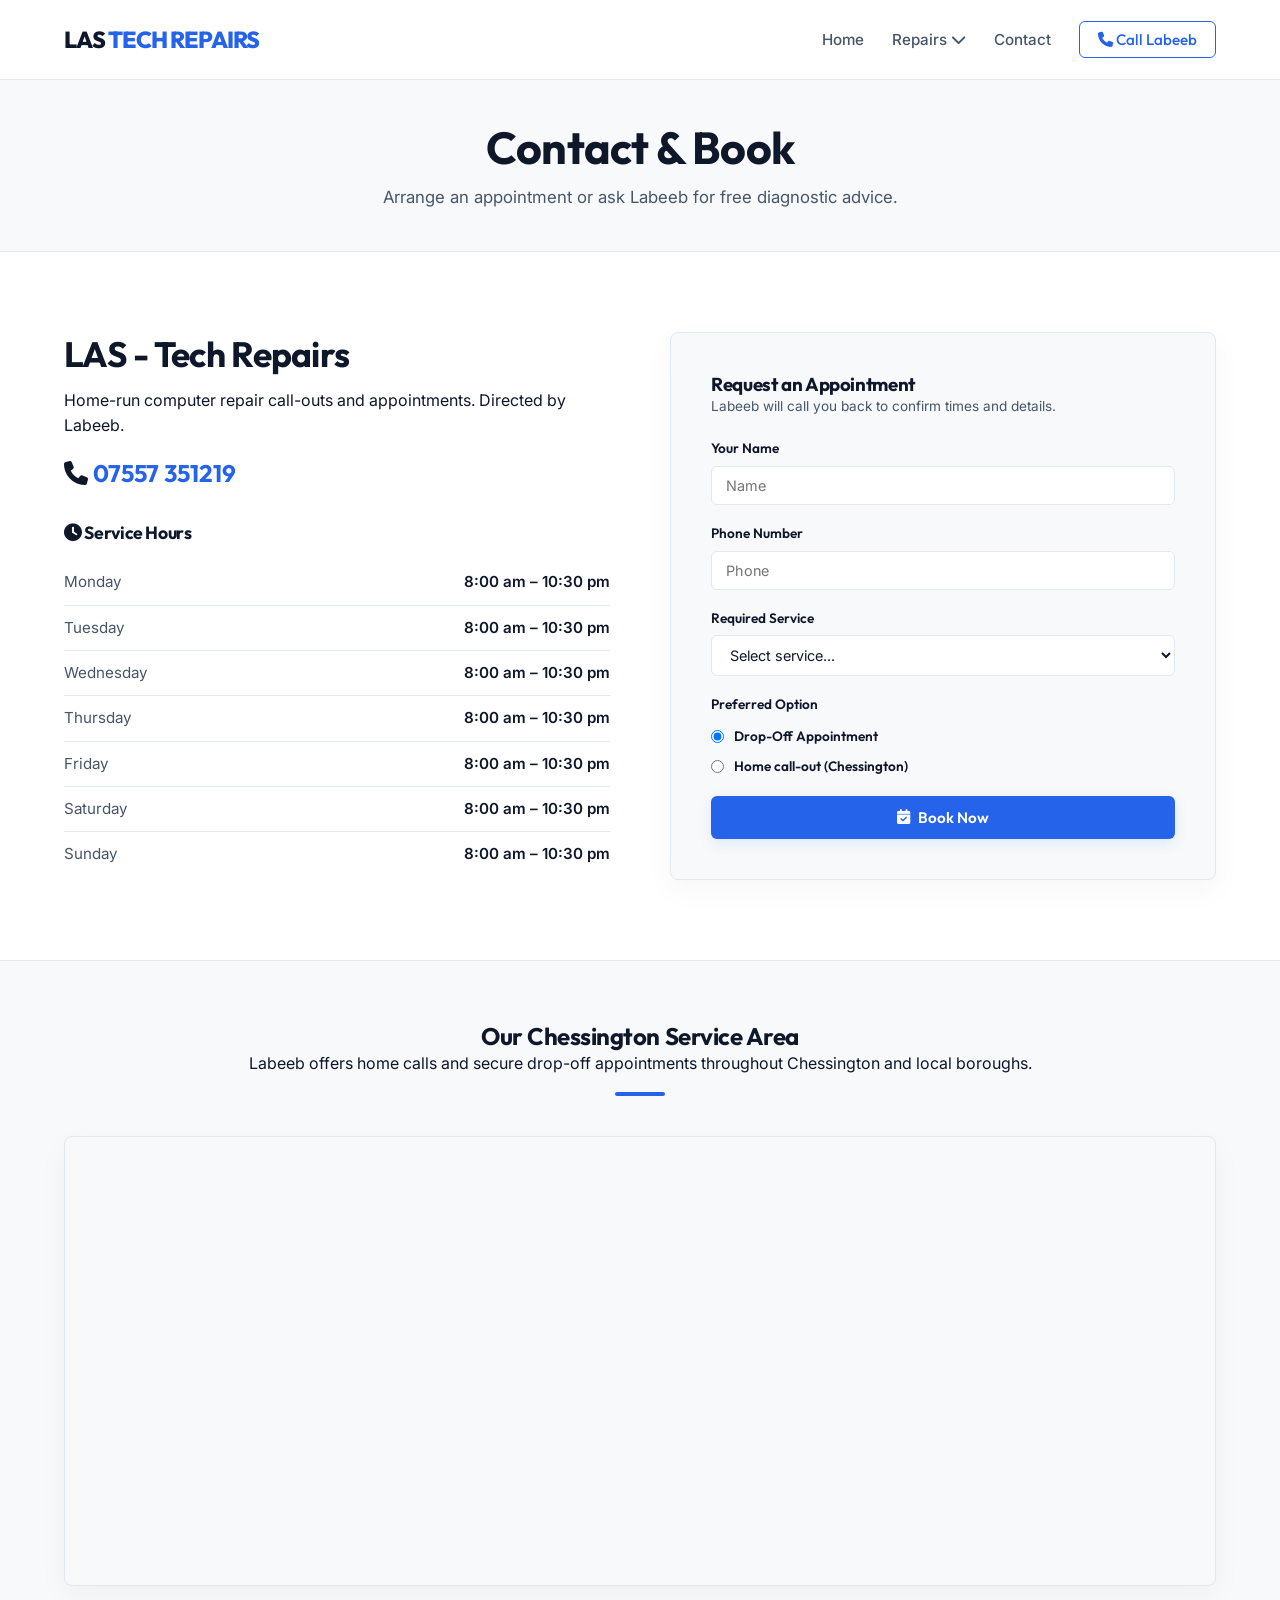
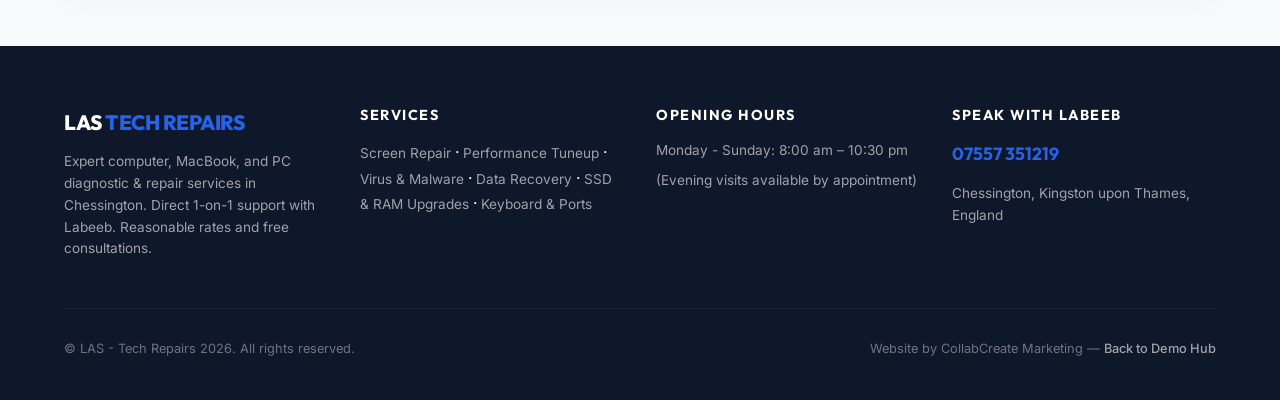
==== contact.html @ e6b9e1d4 "Initial commit of LAS Tech Repairs website" ====
<!DOCTYPE html>
<html lang="en">
<head>
    <meta charset="UTF-8">
    <meta name="viewport" content="width=device-width, initial-scale=1.0">
    <title>Contact & Book | LAS - Tech Repairs Chessington</title>
    <meta name="description" content="Schedule an appointment with Labeeb for diagnostics and laptop repairs in Chessington.">
    <!-- Google Fonts -->
    <link href="https://fonts.googleapis.com/css2?family=Outfit:wght@300;400;500;600;700;800&family=Inter:wght@300;400;500;600;700&display=swap" rel="stylesheet">
    <!-- FontAwesome Icons -->
    <link rel="stylesheet" href="https://cdnjs.cloudflare.com/ajax/libs/font-awesome/6.4.0/css/all.min.css">
    <!-- CSS Stylesheet -->
    <link rel="stylesheet" href="style.css">
</head>
<body>
    <!-- Sticky Navigation Bar -->
    <nav class="navbar">
        <div class="container nav-container">
            <a href="index.html" class="logo">LAS <span class="primary-text">TECH REPAIRS</span></a>
            <ul class="nav-links" id="navLinks">
                <li><a href="index.html">Home</a></li>
                <li class="dropdown">
                    <a href="#" class="dropdown-trigger">Repairs <i class="fa-solid fa-chevron-down"></i></a>
                    <ul class="dropdown-menu">
                        <li><a href="laptop-screen.html">Screen Repair</a></li>
                        <li><a href="slow-performance.html">Performance Tuneup</a></li>
                        <li><a href="virus-malware.html">Virus &amp; Malware</a></li>
                        <li><a href="data-recovery.html">Data Recovery</a></li>
                        <li><a href="ram-storage.html">RAM &amp; SSD Upgrade</a></li>
                        <li><a href="keyboard-ports.html">Keyboard &amp; Ports</a></li>
                        <li><a href="liquid-spill.html">Liquid Spill Recovery</a></li>
                        <li><a href="power-charging.html">Power &amp; Battery</a></li>
                    </ul>
                </li>
                <li><a href="contact.html">Contact</a></li>
                <li><a href="tel:07557351219" class="btn-nav-cta"><i class="fa-solid fa-phone"></i> Call Labeeb</a></li>
            </ul>
            <div class="hamburger" id="hamburger">
                <i class="fa-solid fa-bars"></i>
            </div>
        </div>
    </nav>

    <!-- Page Hero -->
    <section class="page-hero text-center reveal">
        <div class="container">
            <h1>Contact &amp; Book</h1>
            <p>Arrange an appointment or ask Labeeb for free diagnostic advice.</p>
        </div>
    </section>

    <!-- Info Column Section -->
    <section class="contact-details-section">
        <div class="container contact-grid-page">
            <div class="contact-left-info reveal">
                <h2>LAS - Tech Repairs</h2>
                <p>Home-run computer repair call-outs and appointments. Directed by Labeeb.</p>
                <p class="phone-large" style="margin-top: 15px;"><i class="fa-solid fa-phone"></i> <a href="tel:07557351219">07557 351219</a></p>
                
                <div class="hours-box">
                    <h3><i class="fa-solid fa-clock"></i> Service Hours</h3>
                    <table class="contact-hours-table">
                        <tbody>
                            <tr><td>Monday</td><td>8:00 am &ndash; 10:30 pm</td></tr>
                            <tr><td>Tuesday</td><td>8:00 am &ndash; 10:30 pm</td></tr>
                            <tr><td>Wednesday</td><td>8:00 am &ndash; 10:30 pm</td></tr>
                            <tr><td>Thursday</td><td>8:00 am &ndash; 10:30 pm</td></tr>
                            <tr><td>Friday</td><td>8:00 am &ndash; 10:30 pm</td></tr>
                            <tr><td>Saturday</td><td>8:00 am &ndash; 10:30 pm</td></tr>
                            <tr><td>Sunday</td><td>8:00 am &ndash; 10:30 pm</td></tr>
                        </tbody>
                    </table>
                </div>
            </div>
            
            <div class="booking-form-wrapper reveal">
                <h3>Request an Appointment</h3>
                <p style="font-size: 0.85rem; color: var(--text-muted); margin-bottom: 20px;">Labeeb will call you back to confirm times and details.</p>
                <form class="native-booking-form" onsubmit="return handleBookingSubmit(event)">
                    <div class="form-group">
                        <label for="contactName">Your Name</label>
                        <input type="text" id="contactName" required placeholder="Name">
                    </div>
                    <div class="form-group">
                        <label for="contactPhone">Phone Number</label>
                        <input type="tel" id="contactPhone" required placeholder="Phone">
                    </div>
                    <div class="form-group">
                        <label for="contactService">Required Service</label>
                        <select id="contactService" required>
                            <option value="" disabled selected>Select service...</option>
                            <option value="consultation">Free Advice Consultation</option>
                            <option value="screen">Screen Repair</option>
                            <option value="performance">Performance Tuneup</option>
                            <option value="virus">Virus Cleanup</option>
                            <option value="data">Data Recovery</option>
                            <option value="upgrade">RAM &amp; SSD Upgrades</option>
                            <option value="ports">Keyboard &amp; Ports</option>
                            <option value="liquid">Liquid Spill Recovery</option>
                            <option value="power">Power &amp; Battery</option>
                        </select>
                    </div>
                    <div class="form-group">
                        <label>Preferred Option</label>
                        <div class="radio-group">
                            <label class="radio-label">
                                <input type="radio" name="contactDelivery" value="dropoff" checked>
                                <span>Drop-Off Appointment</span>
                            </label>
                            <label class="radio-label">
                                <input type="radio" name="contactDelivery" value="callout">
                                <span>Home call-out (Chessington)</span>
                            </label>
                        </div>
                    </div>
                    <button type="submit" class="btn btn-primary w-100"><i class="fa-solid fa-calendar-check"></i> Book Now</button>
                </form>
            </div>
        </div>
    </section>

    <!-- Google Map Section -->
    <section class="map-section reveal">
        <div class="container">
            <div class="section-header text-center">
                <h2>Our Chessington Service Area</h2>
                <p class="subheading">Labeeb offers home calls and secure drop-off appointments throughout Chessington and local boroughs.</p>
                <div class="accent-divider"></div>
            </div>
            <div class="contact-map-wrapper">
                <iframe 
                    src="https://maps.google.com/maps?q=Chessington,%20Kingston%20upon%20Thames,%20England&t=&z=13&ie=UTF8&iwloc=&output=embed" 
                    width="100%" 
                    height="450" 
                    style="border:0; border-radius: 8px;" 
                    allowfullscreen="" 
                    loading="lazy" 
                    referrerpolicy="no-referrer-when-downgrade">
                </iframe>
            </div>
        </div>
    </section>

    <!-- Shared Footer -->
    <footer class="footer">
        <div class="container">
            <div class="footer-grid">
                <div class="footer-brand">
                    <a href="index.html" class="footer-logo">LAS <span class="primary-text">TECH REPAIRS</span></a>
                    <p>Expert computer, MacBook, and PC diagnostic & repair services in Chessington. Direct 1-on-1 support with Labeeb. Reasonable rates and free consultations.</p>
                </div>
                <div class="footer-links">
                    <h4>Services</h4>
                    <p>
                        <a href="laptop-screen.html">Screen Repair</a> &middot; 
                        <a href="slow-performance.html">Performance Tuneup</a> &middot; 
                        <a href="virus-malware.html">Virus &amp; Malware</a> &middot; 
                        <a href="data-recovery.html">Data Recovery</a> &middot; 
                        <a href="ram-storage.html">SSD &amp; RAM Upgrades</a> &middot; 
                        <a href="keyboard-ports.html">Keyboard &amp; Ports</a>
                    </p>
                </div>
                <div class="footer-hours">
                    <h4>Opening Hours</h4>
                    <ul>
                        <li>Monday - Sunday: 8:00 am &ndash; 10:30 pm</li>
                        <li>(Evening visits available by appointment)</li>
                    </ul>
                </div>
                <div class="footer-contact">
                    <h4>Speak with Labeeb</h4>
                    <p class="phone-num"><a href="tel:07557351219">07557 351219</a></p>
                    <p class="address-text" style="margin-top: 15px;">Chessington, Kingston upon Thames, England</p>
                </div>
            </div>
            <div class="footer-bottom">
                <p>&copy; LAS - Tech Repairs 2026. All rights reserved.</p>
                <p class="agency-credit">Website by CollabCreate Marketing &mdash; <a href="../index.html">Back to Demo Hub</a></p>
            </div>
        </div>
    </footer>

    <!-- Lightbox Modal -->
    <div id="lightbox" class="lightbox" onclick="closeLightbox()">
        <span class="lightbox-close" onclick="closeLightbox()">&times;</span>
        <img id="lightbox-img" class="lightbox-content" src="" alt="Enlarged gallery view">
        <div id="lightbox-caption" class="lightbox-caption"></div>
    </div>

    <!-- Booking Confirmation Modal -->
    <div id="bookingModal" class="booking-modal" onclick="closeBookingModal()">
        <div class="booking-modal-content" onclick="event.stopPropagation()">
            <span class="booking-modal-close" onclick="closeBookingModal()">&times;</span>
            <div class="modal-success-icon"><i class="fa-solid fa-circle-check"></i></div>
            <h2>Appointment Requested!</h2>
            <p>Thank you for requesting an appointment with Labeeb. He will contact you shortly on your provided phone number to confirm his availability and details.</p>
            <button class="btn btn-primary" onclick="closeBookingModal()">Got it, thanks!</button>
        </div>
    </div>

    <!-- Core JavaScript -->
    <script>
        // Hamburger toggle
        const hamburger = document.getElementById('hamburger');
        const navLinks = document.getElementById('navLinks');
        
        hamburger.addEventListener('click', () => {
            navLinks.classList.toggle('active');
            hamburger.querySelector('i').classList.toggle('fa-bars');
            hamburger.querySelector('i').classList.toggle('fa-xmark');
        });

        // Intersection Observer Scroll Animations
        const revealElements = document.querySelectorAll('.reveal');
        const observer = new IntersectionObserver((entries, obs) => {
            entries.forEach(entry => {
                if (entry.isIntersecting) {
                    entry.target.classList.add('active');
                    obs.unobserve(entry.target);
                }
            });
        }, { threshold: 0.15 });
        revealElements.forEach(el => observer.observe(el));

        // Lightbox functionality
        function openLightbox(src, caption) {
            const lightbox = document.getElementById('lightbox');
            const img = document.getElementById('lightbox-img');
            const cap = document.getElementById('lightbox-caption');
            
            img.src = src;
            cap.innerHTML = caption;
            lightbox.classList.add('active');
            
            document.body.style.overflow = 'hidden';
        }

        function closeLightbox() {
            const lightbox = document.getElementById('lightbox');
            lightbox.classList.remove('active');
            document.body.style.overflow = '';
        }

        // Native Booking Form Submission Handler
        function handleBookingSubmit(event) {
            event.preventDefault();
            const modal = document.getElementById('bookingModal');
            modal.classList.add('active');
            document.body.style.overflow = 'hidden';
            event.target.reset();
            return false;
        }

        function closeBookingModal() {
            const modal = document.getElementById('bookingModal');
            modal.classList.remove('active');
            document.body.style.overflow = '';
        }
    </script>
</body>
</html>
---- style.css ----
/* LAS - Tech Repairs Stylesheet */
:root {
    --bg-main: #ffffff;
    --bg-card: #ffffff;
    --bg-alternate: #f8f9fa;
    --text-main: #0f172a; /* Slate 900 */
    --text-muted: #475569; /* Slate 600 */
    --border-color: #e2e8f0; /* Slate 200 */
    --primary: #2563eb; /* Tech Electric Blue */
    --primary-hover: #1d4ed8;
    --primary-glow: rgba(37, 99, 235, 0.12);
    --shadow: 0 10px 30px rgba(15, 23, 42, 0.04);
    --font-sans: 'Inter', sans-serif;
    --font-heading: 'Outfit', sans-serif;
    --nav-height: 80px;
}

/* Global Reset */
* {
    margin: 0;
    padding: 0;
    box-sizing: border-box;
}

html, body {
    width: 100%;
    overflow-x: hidden;
    background-color: var(--bg-main);
    color: var(--text-main);
    font-family: var(--font-sans);
    line-height: 1.6;
    scroll-behavior: smooth;
}

/* Layout Utilities */
.container {
    max-width: 1200px;
    margin: 0 auto;
    padding: 0 24px;
    width: 100%;
}

.text-center {
    text-align: center;
}

.primary-text {
    color: var(--primary);
}

.accent-divider {
    width: 50px;
    height: 4px;
    background-color: var(--primary);
    margin: 16px auto 0;
    border-radius: 2px;
}

.section-subtitle {
    display: inline-block;
    font-family: var(--font-heading);
    font-size: 0.8rem;
    font-weight: 700;
    text-transform: uppercase;
    letter-spacing: 3px;
    color: var(--primary);
    margin-bottom: 12px;
}

/* Typography */
h1, h2, h3, h4 {
    font-family: var(--font-heading);
    font-weight: 700;
    letter-spacing: -0.02em;
    line-height: 1.25;
}

/* Scroll Animations */
.reveal {
    opacity: 0;
    transform: translateY(20px);
    transition: all 0.8s cubic-bezier(0.16, 1, 0.3, 1);
}

.reveal.active {
    opacity: 1;
    transform: translateY(0);
}

/* Buttons */
.btn {
    display: inline-flex;
    align-items: center;
    justify-content: center;
    gap: 8px;
    padding: 12px 28px;
    font-family: var(--font-heading);
    font-size: 0.95rem;
    font-weight: 600;
    text-decoration: none;
    border-radius: 6px;
    transition: all 0.25s ease;
    cursor: pointer;
    border: none;
}

.btn-primary {
    background-color: var(--primary);
    color: #ffffff;
    box-shadow: 0 4px 14px var(--primary-glow);
}

.btn-primary:hover {
    background-color: var(--primary-hover);
    transform: translateY(-1.5px);
    box-shadow: 0 6px 20px var(--primary-glow);
}

.btn-outline {
    background-color: transparent;
    color: var(--text-main);
    border: 1px solid var(--border-color);
}

.btn-outline:hover {
    background-color: var(--bg-alternate);
    border-color: var(--primary);
    color: var(--primary);
    transform: translateY(-1.5px);
}

.w-100 {
    width: 100%;
}

/* Navigation Bar */
.navbar {
    position: fixed;
    top: 0;
    left: 0;
    width: 100%;
    height: var(--nav-height);
    background-color: rgba(255, 255, 255, 0.96);
    backdrop-filter: blur(8px);
    -webkit-backdrop-filter: blur(8px);
    border-bottom: 1px solid var(--border-color);
    z-index: 1000;
    display: flex;
    align-items: center;
}

.nav-container {
    display: flex;
    justify-content: space-between;
    align-items: center;
}

.logo {
    font-family: var(--font-heading);
    font-size: 1.45rem;
    font-weight: 800;
    color: var(--text-main);
    text-decoration: none;
    letter-spacing: -1px;
}

.logo .primary-text {
    color: var(--primary);
}

.nav-links {
    display: flex;
    align-items: center;
    list-style: none;
    gap: 28px;
}

.nav-links a {
    color: var(--text-muted);
    text-decoration: none;
    font-size: 0.95rem;
    font-weight: 500;
    transition: color 0.2s ease;
}

.nav-links a:hover {
    color: var(--primary);
}

.btn-nav-cta {
    background-color: transparent;
    color: var(--primary) !important;
    border: 1px solid var(--primary) !important;
    padding: 8px 18px !important;
    border-radius: 6px;
    font-family: var(--font-heading);
    font-size: 0.85rem;
    font-weight: 600;
}

.btn-nav-cta:hover {
    background-color: var(--primary) !important;
    color: #ffffff !important;
}

.hamburger {
    display: none;
    color: var(--text-main);
    font-size: 1.3rem;
    cursor: pointer;
}

/* Dropdown Menu */
.dropdown {
    position: relative;
}

.dropdown-menu {
    display: none;
    position: absolute;
    top: 100%;
    left: 50%;
    transform: translateX(-50%);
    background-color: var(--bg-card);
    border: 1px solid var(--border-color);
    box-shadow: var(--shadow);
    list-style: none;
    min-width: 230px;
    border-radius: 6px;
    padding: 8px 0;
    z-index: 100;
}

.dropdown-menu li a {
    display: block;
    padding: 8px 16px;
    color: var(--text-main);
    font-size: 0.9rem;
}

.dropdown-menu li a:hover {
    background-color: var(--bg-alternate);
    color: var(--primary);
}

.dropdown:hover .dropdown-menu {
    display: block;
}

/* Hero Section */
.hero {
    padding: calc(var(--nav-height) + 60px) 0 80px;
    background-size: cover;
    background-position: center;
    position: relative;
}

.hero-grid {
    display: grid;
    grid-template-columns: 1.15fr 0.85fr;
    gap: 48px;
    align-items: center;
}

.hero-content .eyebrow {
    font-family: var(--font-heading);
    color: var(--primary);
    font-size: 0.8rem;
    font-weight: 700;
    text-transform: uppercase;
    letter-spacing: 3px;
    margin-bottom: 16px;
    display: block;
}

.hero h1 {
    font-size: 3.5rem;
    margin-bottom: 20px;
    color: var(--text-main);
}

.hero-tagline {
    font-size: 1.1rem;
    color: var(--text-muted);
    margin-bottom: 30px;
}

.hero-btns {
    display: flex;
    gap: 16px;
    margin-bottom: 32px;
}

.walk-ins-tag {
    display: flex;
    flex-wrap: wrap;
    gap: 12px;
}

.badge {
    display: inline-flex;
    align-items: center;
    gap: 6px;
    background-color: var(--bg-alternate);
    border: 1px solid var(--border-color);
    color: var(--text-muted);
    padding: 6px 12px;
    border-radius: 4px;
    font-size: 0.8rem;
    font-weight: 600;
}

.badge i {
    color: var(--primary);
}

.hero-image-wrapper {
    position: relative;
    width: 100%;
}

.hero-image-frame {
    position: relative;
    border: 1px solid var(--border-color);
    padding: 8px;
    border-radius: 8px;
    background-color: var(--bg-card);
    box-shadow: var(--shadow);
    cursor: pointer;
    overflow: hidden;
}

.hero-image {
    width: 100%;
    border-radius: 4px;
    display: block;
    object-fit: cover;
    aspect-ratio: 1/1;
    transition: transform 0.4s ease;
}

.hero-image-frame:hover .hero-image {
    transform: scale(1.015);
}

.frame-overlay {
    position: absolute;
    top: 8px;
    left: 8px;
    right: 8px;
    bottom: 8px;
    background-color: rgba(15, 23, 42, 0.9);
    display: flex;
    flex-direction: column;
    align-items: center;
    justify-content: center;
    gap: 10px;
    color: #ffffff;
    opacity: 0;
    transition: opacity 0.25s ease;
    border-radius: 4px;
}

.hero-image-frame:hover .frame-overlay {
    opacity: 1;
}

.frame-overlay i {
    font-size: 1.5rem;
    color: var(--primary);
}

.frame-overlay span {
    font-family: var(--font-heading);
    font-size: 0.8rem;
    font-weight: 600;
    text-transform: uppercase;
    letter-spacing: 1px;
}

/* Services Grid Section */
.services {
    padding: 80px 0;
    background-color: var(--bg-alternate);
    border-top: 1px solid var(--border-color);
    border-bottom: 1px solid var(--border-color);
}

.services .section-header {
    margin-bottom: 48px;
}

.services .subheading {
    color: var(--text-muted);
    font-size: 1.05rem;
    margin-top: 8px;
}

.services-grid {
    display: grid;
    grid-template-columns: repeat(3, 1fr);
    gap: 24px;
}

.service-card-link {
    text-decoration: none;
}

.service-card {
    height: 290px;
    border-radius: 8px;
    background-size: cover;
    background-position: center;
    position: relative;
    overflow: hidden;
    display: flex;
    align-items: flex-end;
    border: 1px solid var(--border-color);
    transition: transform 0.25s ease, box-shadow 0.25s ease;
}

.service-card:hover {
    transform: translateY(-4px);
    box-shadow: 0 12px 30px rgba(15, 23, 42, 0.08);
}

.service-badge {
    position: absolute;
    top: 20px;
    left: 20px;
    background-color: var(--primary);
    color: #ffffff;
    padding: 4px 10px;
    border-radius: 4px;
    font-size: 0.75rem;
    font-family: var(--font-heading);
    font-weight: 700;
}

.card-content {
    padding: 24px;
    color: #ffffff;
    width: 100%;
    z-index: 2;
    background: linear-gradient(to top, rgba(15, 23, 42, 0.95), rgba(15, 23, 42, 0.4) 70%, transparent);
}

.service-card-link .card-content {
    background: linear-gradient(to top, rgba(15, 23, 42, 0.95), rgba(15, 23, 42, 0.3) 70%, rgba(15, 23, 42, 0.1));
}

.service-card h3 {
    font-size: 1.35rem;
    margin-bottom: 6px;
    color: #ffffff;
}

.service-card p {
    font-size: 0.85rem;
    color: rgba(255, 255, 255, 0.85);
    margin-bottom: 12px;
}

.learn-more {
    font-family: var(--font-heading);
    font-size: 0.85rem;
    font-weight: 600;
    color: var(--primary);
}

/* Booking Section & Form */
.booking-section {
    padding: 80px 0;
}

.booking-grid {
    display: grid;
    grid-template-columns: 1fr 1fr;
    gap: 60px;
    align-items: center;
}

.contact-bullets {
    margin-top: 32px;
    display: flex;
    flex-direction: column;
    gap: 20px;
}

.bullet-item {
    display: flex;
    gap: 16px;
    align-items: flex-start;
}

.bullet-item i {
    font-size: 1.25rem;
    color: var(--primary);
    margin-top: 3px;
}

.bullet-item strong {
    font-family: var(--font-heading);
    font-size: 1rem;
    margin-bottom: 4px;
    display: block;
}

.bullet-item p {
    font-size: 0.85rem;
    color: var(--text-muted);
}

.booking-form-wrapper {
    background-color: var(--bg-alternate);
    border: 1px solid var(--border-color);
    padding: 40px;
    border-radius: 8px;
    box-shadow: var(--shadow);
}

.native-booking-form {
    display: flex;
    flex-direction: column;
    gap: 18px;
}

.form-group {
    display: flex;
    flex-direction: column;
    gap: 6px;
}

.form-group-grid {
    display: grid;
    grid-template-columns: 1fr 1fr;
    gap: 16px;
}

.form-group label {
    font-family: var(--font-heading);
    font-size: 0.85rem;
    font-weight: 600;
    color: var(--text-main);
}

.form-group input, .form-group select, .form-group textarea {
    padding: 10px 14px;
    font-family: var(--font-sans);
    font-size: 0.9rem;
    border: 1px solid var(--border-color);
    border-radius: 6px;
    background-color: #ffffff;
    color: var(--text-main);
    outline: none;
    transition: border-color 0.2s ease, box-shadow 0.2s ease;
}

.form-group input:focus, .form-group select:focus, .form-group textarea:focus {
    border-color: var(--primary);
    box-shadow: 0 0 0 3px var(--primary-glow);
}

.radio-group {
    display: flex;
    flex-direction: column;
    gap: 8px;
    margin-top: 4px;
}

.radio-label {
    display: flex;
    align-items: center;
    gap: 10px;
    font-size: 0.85rem;
    color: var(--text-muted);
    cursor: pointer;
}

.radio-label input {
    cursor: pointer;
}

/* Why Us Section */
.why-us {
    padding: 80px 0;
    border-top: 1px solid var(--border-color);
}

.why-us-grid {
    display: grid;
    grid-template-columns: repeat(3, 1fr);
    gap: 32px;
    margin-top: 48px;
}

.why-card {
    background-color: var(--bg-card);
    border: 1px solid var(--border-color);
    border-radius: 8px;
    padding: 32px;
    box-shadow: var(--shadow);
}

.why-icon {
    font-size: 2.2rem;
    color: var(--primary);
    margin-bottom: 20px;
}

.why-card h3 {
    font-size: 1.25rem;
    margin-bottom: 12px;
}

.why-card p {
    color: var(--text-muted);
    font-size: 0.9rem;
}

/* Phones Teaser (Laptop Showcase) */
.phones-teaser {
    padding: 80px 0;
}

.phones-teaser-grid {
    display: grid;
    grid-template-columns: 1fr 1fr;
    gap: 48px;
    align-items: center;
}

.phones-teaser-content h2 {
    font-size: 2.5rem;
    margin-bottom: 16px;
}

.phones-teaser-content p {
    color: var(--text-muted);
    margin-bottom: 24px;
    font-size: 1.05rem;
}

.phone-anchors-grid {
    display: grid;
    grid-template-columns: repeat(3, 1fr);
    gap: 16px;
}

.phone-item-card {
    text-align: center;
    background-color: var(--bg-card);
    border: 1px solid var(--border-color);
    padding: 16px;
    border-radius: 8px;
    box-shadow: var(--shadow);
}

.phone-item-card img {
    width: 100%;
    height: auto;
    max-height: 120px;
    object-fit: contain;
    margin-bottom: 10px;
}

.phone-item-card span {
    font-family: var(--font-heading);
    font-size: 0.8rem;
    font-weight: 600;
}

/* Reviews on Home */
.reviews {
    padding: 80px 0;
    background-color: var(--bg-alternate);
    border-top: 1px solid var(--border-color);
    border-bottom: 1px solid var(--border-color);
}

.reviews-grid {
    display: grid;
    grid-template-columns: repeat(3, 1fr);
    gap: 24px;
    margin-top: 40px;
}

.review-card {
    background-color: var(--bg-card);
    border: 1px solid var(--border-color);
    padding: 32px;
    border-radius: 8px;
    box-shadow: var(--shadow);
    display: flex;
    flex-direction: column;
    justify-content: space-between;
}

.review-card .review-text {
    font-style: italic;
    font-size: 0.95rem;
    color: var(--text-muted);
    margin-bottom: 20px;
}

.review-author {
    font-family: var(--font-heading);
    font-weight: 600;
    font-size: 0.85rem;
    display: flex;
    justify-content: space-between;
    align-items: center;
}

.stars {
    color: #ffb400;
    font-size: 0.8rem;
}

/* Final CTA */
.final-cta {
    padding: 100px 0;
    background-size: cover;
    background-position: center;
    color: #ffffff;
}

.final-cta h2 {
    font-size: 2.8rem;
    margin-bottom: 16px;
    color: #ffffff;
}

.final-cta p {
    font-size: 1.1rem;
    color: rgba(255, 255, 255, 0.9);
    margin-bottom: 30px;
}

.btn-large {
    padding: 14px 40px;
    font-size: 1.05rem;
}

/* Service Page Styling */
.service-hero {
    padding: 125px 0 80px;
    background-size: cover;
    background-position: center;
    color: #ffffff;
}

.service-hero h1 {
    font-size: 3.2rem;
    color: #ffffff;
    margin-bottom: 16px;
}

.service-hero p {
    font-size: 1.15rem;
    color: rgba(255, 255, 255, 0.9);
    margin-bottom: 28px;
}

.details-grid {
    display: grid;
    grid-template-columns: 1.05fr 0.95fr;
    gap: 60px;
    align-items: center;
}

.service-details {
    padding: 80px 0;
}

.details-text h2 {
    font-size: 2.2rem;
    margin-bottom: 20px;
}

.details-text p {
    color: var(--text-muted);
    font-size: 1.05rem;
    margin-bottom: 24px;
}

.symptoms-box {
    background-color: var(--bg-alternate);
    border: 1px solid var(--border-color);
    padding: 24px;
    border-radius: 6px;
}

.symptoms-box h3 {
    font-size: 1.1rem;
    margin-bottom: 16px;
}

.symptoms-list {
    list-style: none;
    display: flex;
    flex-direction: column;
    gap: 12px;
}

.symptoms-list li {
    font-size: 0.9rem;
    color: var(--text-muted);
    display: flex;
    align-items: center;
    gap: 10px;
}

.symptoms-list li i {
    color: var(--primary);
}

.in-process-img {
    width: 100%;
    border-radius: 8px;
    border: 1px solid var(--border-color);
    box-shadow: var(--shadow);
}

.service-gallery {
    padding: 60px 0;
    background-color: var(--bg-alternate);
    border-top: 1px solid var(--border-color);
    border-bottom: 1px solid var(--border-color);
}

.gallery-row {
    display: grid;
    grid-template-columns: repeat(auto-fit, minmax(250px, 1fr));
    gap: 20px;
    margin-top: 40px;
}

.gallery-item-wrapper {
    background-color: var(--bg-card);
    border: 1px solid var(--border-color);
    border-radius: 8px;
    padding: 8px;
    cursor: pointer;
    text-align: center;
    box-shadow: var(--shadow);
}

.gallery-item-wrapper img {
    width: 100%;
    height: 180px;
    object-fit: cover;
    border-radius: 4px;
    margin-bottom: 8px;
}

.gallery-item-wrapper span {
    font-family: var(--font-heading);
    font-size: 0.85rem;
    font-weight: 600;
}

.service-cta {
    padding: 80px 0;
}

.service-cta h2 {
    font-size: 2.2rem;
    margin-bottom: 12px;
}

.service-cta p {
    color: var(--text-muted);
    margin-bottom: 24px;
}

.related-services {
    padding: 80px 0;
    background-color: var(--bg-alternate);
    border-top: 1px solid var(--border-color);
}

.related-grid {
    display: grid;
    grid-template-columns: repeat(3, 1fr);
    gap: 24px;
    margin-top: 40px;
}

.related-card {
    background-color: var(--bg-card);
    border: 1px solid var(--border-color);
    padding: 28px;
    border-radius: 6px;
    box-shadow: var(--shadow);
}

.related-card h3 {
    font-size: 1.2rem;
    margin-bottom: 10px;
}

.related-card p {
    font-size: 0.85rem;
    color: var(--text-muted);
    margin-bottom: 16px;
}

/* Page Hero Template */
.page-hero {
    padding: calc(var(--nav-height) + 40px) 0 40px;
    border-bottom: 1px solid var(--border-color);
    background-color: var(--bg-alternate);
}

.page-hero h1 {
    font-size: 2.8rem;
    margin-bottom: 8px;
}

.page-hero p {
    font-size: 1.05rem;
    color: var(--text-muted);
}

/* Phones/Laptops Page Specific */
.phones-section {
    padding: 80px 0;
}

.intro-paragraph {
    max-width: 700px;
    margin: 0 auto 48px;
    font-size: 1.05rem;
    color: var(--text-muted);
}

.phones-grid {
    display: grid;
    grid-template-columns: repeat(3, 1fr);
    gap: 24px;
}

.phone-product-card {
    background-color: var(--bg-card);
    border: 1px solid var(--border-color);
    padding: 24px;
    border-radius: 8px;
    text-align: center;
    box-shadow: var(--shadow);
}

.phone-product-card img {
    width: 100%;
    height: 180px;
    object-fit: contain;
    margin-bottom: 16px;
}

.phone-product-card h3 {
    font-size: 1.15rem;
    margin-bottom: 8px;
}

.avail-badge {
    display: inline-block;
    font-family: var(--font-heading);
    font-size: 0.75rem;
    font-weight: 700;
    color: var(--primary);
    background-color: var(--primary-glow);
    padding: 4px 12px;
    border-radius: 20px;
}

/* Contact Page Specific */
.contact-details-section {
    padding: 80px 0;
}

.contact-grid-page {
    display: grid;
    grid-template-columns: 1fr 1fr;
    gap: 60px;
    align-items: flex-start;
}

.contact-left-info h2 {
    font-size: 2.2rem;
    margin-bottom: 12px;
}

.phone-large {
    font-family: var(--font-heading);
    font-size: 1.5rem;
    font-weight: 700;
    margin-bottom: 30px;
}

.phone-large a {
    color: var(--primary);
    text-decoration: none;
}

.hours-box h3 {
    font-size: 1.1rem;
    margin-bottom: 16px;
}

.contact-hours-table {
    width: 100%;
    border-collapse: collapse;
}

.contact-hours-table tr {
    border-bottom: 1px solid var(--border-color);
}

.contact-hours-table tr:last-child {
    border-bottom: none;
}

.contact-hours-table td {
    padding: 10px 0;
    font-size: 0.95rem;
    color: var(--text-muted);
}

.contact-hours-table td:last-child {
    text-align: right;
    font-weight: 600;
    color: var(--text-main);
}

.map-section {
    padding: 60px 0;
    background-color: var(--bg-alternate);
    border-top: 1px solid var(--border-color);
}

.contact-map-wrapper iframe {
    display: block;
    box-shadow: var(--shadow);
    border: 1px solid var(--border-color) !important;
    margin-top: 40px;
}

/* Footer Styling */
.footer {
    padding: 60px 0 40px;
    background-color: #0f172a; /* Slate 900 */
    color: #ffffff;
}

.footer-grid {
    display: grid;
    grid-template-columns: repeat(4, 1fr);
    gap: 32px;
}

.footer-brand p {
    font-size: 0.85rem;
    color: rgba(255, 255, 255, 0.6);
    margin-top: 12px;
}

.footer-logo {
    font-family: var(--font-heading);
    font-size: 1.3rem;
    font-weight: 800;
    color: #ffffff;
    text-decoration: none;
    letter-spacing: -0.5px;
}

.footer-logo .primary-text {
    color: var(--primary);
}

.footer-links h4, .footer-hours h4, .footer-contact h4 {
    font-size: 0.9rem;
    font-family: var(--font-heading);
    text-transform: uppercase;
    letter-spacing: 1.5px;
    color: #ffffff;
    margin-bottom: 16px;
}

.footer-links p a {
    color: rgba(255, 255, 255, 0.6);
    text-decoration: none;
    font-size: 0.85rem;
    transition: color 0.3s ease;
}

.footer-links p a:hover {
    color: var(--primary);
}

.footer-hours ul {
    list-style: none;
    display: flex;
    flex-direction: column;
    gap: 8px;
    font-size: 0.85rem;
    color: rgba(255, 255, 255, 0.6);
}

.footer-contact p {
    font-size: 0.85rem;
    color: rgba(255, 255, 255, 0.6);
    margin-bottom: 6px;
}

.footer-contact p.phone-num a {
    font-family: var(--font-heading);
    font-weight: 700;
    color: var(--primary);
    font-size: 1.1rem;
    text-decoration: none;
}

.footer-bottom {
    display: flex;
    justify-content: space-between;
    align-items: center;
    border-top: 1px solid rgba(255, 255, 255, 0.05);
    padding-top: 30px;
    margin-top: 48px;
    color: rgba(255, 255, 255, 0.4);
    font-size: 0.8rem;
    flex-wrap: wrap;
    gap: 16px;
}

.agency-credit a {
    color: rgba(255, 255, 255, 0.6);
    text-decoration: none;
    font-weight: 500;
}

.agency-credit a:hover {
    color: var(--primary);
}

/* Lightbox Modal */
.lightbox {
    display: none;
    position: fixed;
    z-index: 2000;
    left: 0;
    top: 0;
    width: 100%;
    height: 100%;
    background-color: rgba(15, 23, 42, 0.98);
    align-items: center;
    justify-content: center;
    flex-direction: column;
}

.lightbox.active {
    display: flex;
}

.lightbox-content {
    margin: auto;
    display: block;
    max-width: 90%;
    max-height: 80vh;
    border-radius: 8px;
}

.lightbox-caption {
    margin: 15px auto;
    width: 80%;
    text-align: center;
    color: #ffffff;
    font-family: var(--font-heading);
    font-weight: 600;
    font-size: 1.1rem;
}

.lightbox-close {
    position: absolute;
    top: 24px;
    right: 32px;
    color: #ffffff;
    font-size: 2.5rem;
    font-weight: bold;
    cursor: pointer;
}

.lightbox-close:hover {
    color: var(--primary);
}

/* Native Booking Modal Styles */
.booking-modal {
    display: none;
    position: fixed;
    z-index: 3000;
    left: 0;
    top: 0;
    width: 100%;
    height: 100%;
    background-color: rgba(15, 23, 42, 0.75);
    align-items: center;
    justify-content: center;
}

.booking-modal.active {
    display: flex;
}

.booking-modal-content {
    background-color: #ffffff;
    padding: 40px;
    border-radius: 8px;
    max-width: 480px;
    width: 90%;
    text-align: center;
    position: relative;
    box-shadow: 0 20px 50px rgba(15, 23, 42, 0.15);
}

.booking-modal-close {
    position: absolute;
    top: 15px;
    right: 20px;
    color: var(--text-muted);
    font-size: 1.8rem;
    font-weight: bold;
    cursor: pointer;
}

.booking-modal-close:hover {
    color: var(--text-main);
}

.modal-success-icon {
    font-size: 4rem;
    color: #10b981; /* Success Green */
    margin-bottom: 20px;
}

.booking-modal-content h2 {
    font-size: 1.8rem;
    margin-bottom: 12px;
    color: var(--text-main);
}

.booking-modal-content p {
    font-size: 0.95rem;
    color: var(--text-muted);
    margin-bottom: 24px;
    line-height: 1.5;
}

/* Responsive Rules */
@media (max-width: 992px) {
    h1 { font-size: 2.8rem !important; }
    h2 { font-size: 1.8rem !important; }
    .hero-grid { grid-template-columns: 1fr; text-align: center; }
    .hero-btns { justify-content: center; }
    .walk-ins-tag { justify-content: center; }
    .hero-image-wrapper { max-width: 450px; margin: 0 auto; }
    .services-grid { grid-template-columns: repeat(2, 1fr); }
    .booking-grid { grid-template-columns: 1fr; }
    .why-us-grid { grid-template-columns: 1fr; gap: 20px; }
    .phones-teaser-grid, .contact-grid-page, .details-grid { grid-template-columns: 1fr; text-align: center; }
    .phone-anchors-grid { max-width: 500px; margin: 0 auto; }
    .reviews-grid, .related-grid, .phones-grid { grid-template-columns: 1fr; }
    .footer-grid { grid-template-columns: repeat(2, 1fr); }
}

@media (max-width: 768px) {
    .hamburger { display: block; }
    .nav-links {
        display: none;
        flex-direction: column;
        position: absolute;
        top: var(--nav-height);
        left: 0;
        width: 100%;
        background-color: rgba(255, 255, 255, 0.99);
        border-bottom: 1px solid var(--border-color);
        padding: 30px;
        gap: 20px;
        align-items: center;
        box-shadow: var(--shadow);
    }
    .nav-links.active { display: flex; }
    .dropdown-menu { position: static; box-shadow: none; border: none; text-align: center; display: block; padding: 0; transform: none; }
    .footer-grid { grid-template-columns: 1fr; text-align: center; }
    .footer-hours ul { align-items: center; }
    .footer-bottom { flex-direction: column; text-align: center; }
    .form-group-grid { grid-template-columns: 1fr; }
}
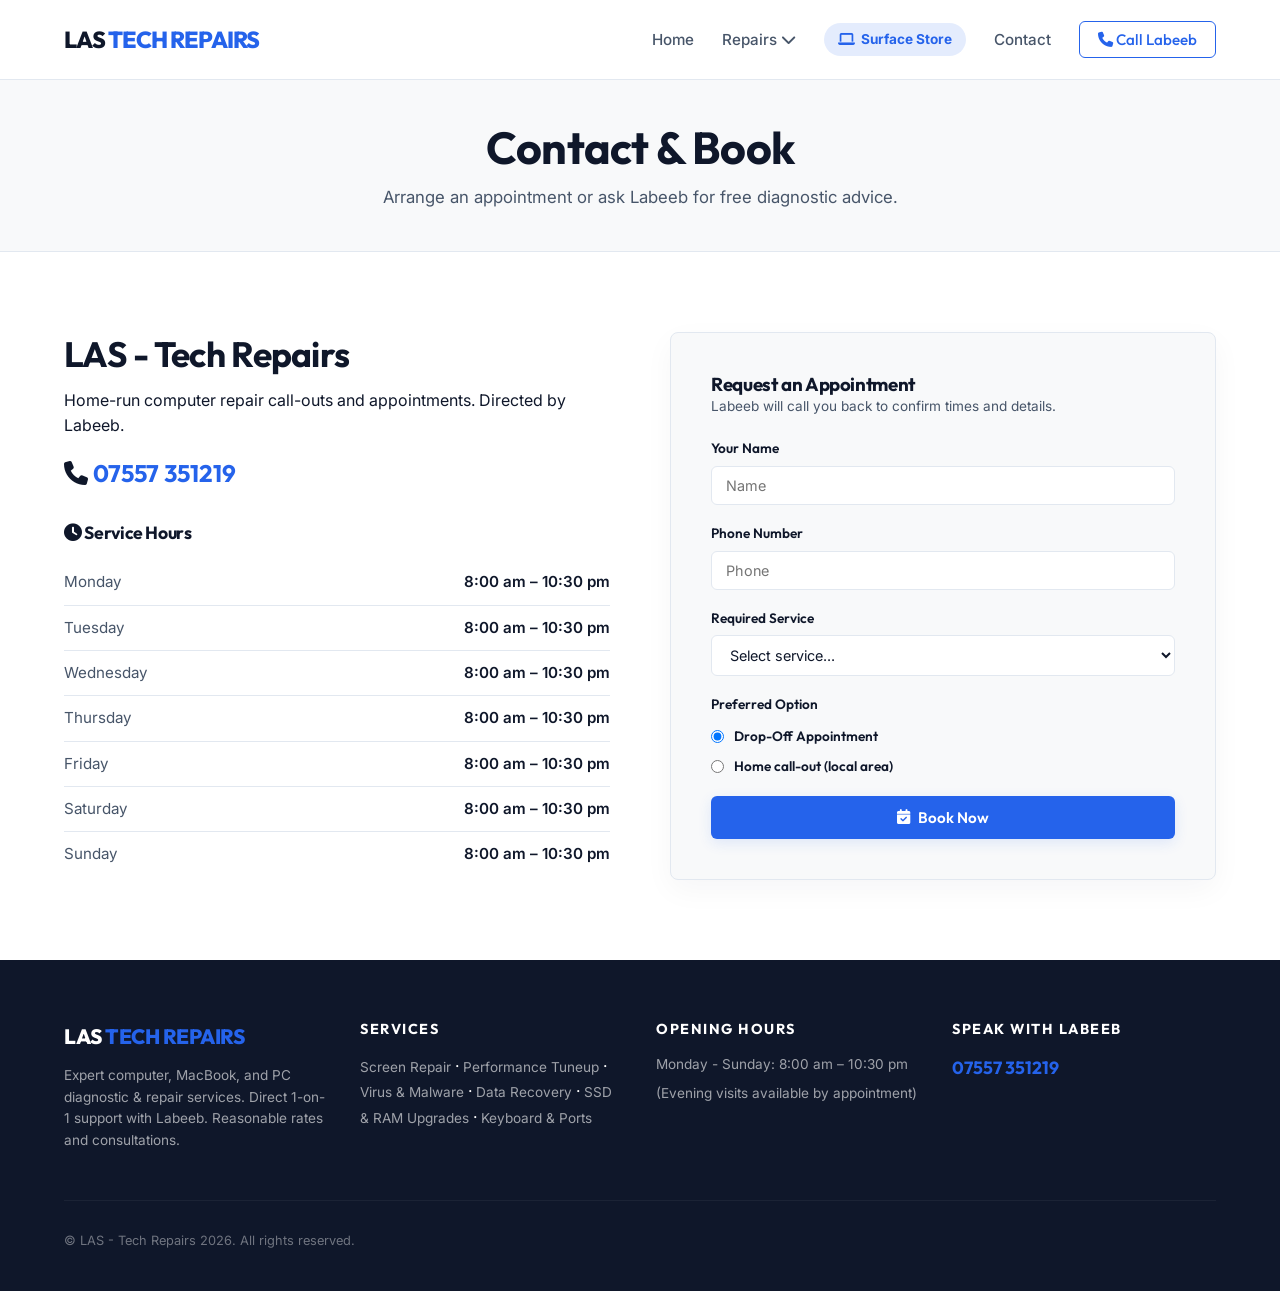
==== commit ed990dbc: "Remove location/map references, add navigation link to laptop store" ====
--- a/contact.html
+++ b/contact.html
@@ -3,8 +3,8 @@
 <head>
     <meta charset="UTF-8">
     <meta name="viewport" content="width=device-width, initial-scale=1.0">
-    <title>Contact & Book | LAS - Tech Repairs Chessington</title>
-    <meta name="description" content="Schedule an appointment with Labeeb for diagnostics and laptop repairs in Chessington.">
+    <title>Contact & Book | LAS - Tech Repairs</title>
+    <meta name="description" content="Schedule an appointment with Labeeb for diagnostics and laptop repairs.">
     <!-- Google Fonts -->
     <link href="https://fonts.googleapis.com/css2?family=Outfit:wght@300;400;500;600;700;800&family=Inter:wght@300;400;500;600;700&display=swap" rel="stylesheet">
     <!-- FontAwesome Icons -->
@@ -32,6 +32,7 @@
                         <li><a href="power-charging.html">Power &amp; Battery</a></li>
                     </ul>
                 </li>
+                <li><a href="https://mowleed2000.github.io/LasLaptops/" class="nav-link-laptops"><i class="fa-solid fa-laptop"></i> Surface Store</a></li>
                 <li><a href="contact.html">Contact</a></li>
                 <li><a href="tel:07557351219" class="btn-nav-cta"><i class="fa-solid fa-phone"></i> Call Labeeb</a></li>
             </ul>
@@ -109,7 +110,7 @@
                             </label>
                             <label class="radio-label">
                                 <input type="radio" name="contactDelivery" value="callout">
-                                <span>Home call-out (Chessington)</span>
+                                <span>Home call-out (local area)</span>
                             </label>
                         </div>
                     </div>
@@ -119,27 +120,6 @@
         </div>
     </section>
 
-    <!-- Google Map Section -->
-    <section class="map-section reveal">
-        <div class="container">
-            <div class="section-header text-center">
-                <h2>Our Chessington Service Area</h2>
-                <p class="subheading">Labeeb offers home calls and secure drop-off appointments throughout Chessington and local boroughs.</p>
-                <div class="accent-divider"></div>
-            </div>
-            <div class="contact-map-wrapper">
-                <iframe 
-                    src="https://maps.google.com/maps?q=Chessington,%20Kingston%20upon%20Thames,%20England&t=&z=13&ie=UTF8&iwloc=&output=embed" 
-                    width="100%" 
-                    height="450" 
-                    style="border:0; border-radius: 8px;" 
-                    allowfullscreen="" 
-                    loading="lazy" 
-                    referrerpolicy="no-referrer-when-downgrade">
-                </iframe>
-            </div>
-        </div>
-    </section>
 
     <!-- Shared Footer -->
     <footer class="footer">
@@ -147,7 +127,7 @@
             <div class="footer-grid">
                 <div class="footer-brand">
                     <a href="index.html" class="footer-logo">LAS <span class="primary-text">TECH REPAIRS</span></a>
-                    <p>Expert computer, MacBook, and PC diagnostic & repair services in Chessington. Direct 1-on-1 support with Labeeb. Reasonable rates and free consultations.</p>
+                    <p>Expert computer, MacBook, and PC diagnostic & repair services. Direct 1-on-1 support with Labeeb. Reasonable rates and consultations.</p>
                 </div>
                 <div class="footer-links">
                     <h4>Services</h4>
@@ -170,12 +150,10 @@
                 <div class="footer-contact">
                     <h4>Speak with Labeeb</h4>
                     <p class="phone-num"><a href="tel:07557351219">07557 351219</a></p>
-                    <p class="address-text" style="margin-top: 15px;">Chessington, Kingston upon Thames, England</p>
                 </div>
             </div>
             <div class="footer-bottom">
                 <p>&copy; LAS - Tech Repairs 2026. All rights reserved.</p>
-                <p class="agency-credit">Website by CollabCreate Marketing &mdash; <a href="../index.html">Back to Demo Hub</a></p>
             </div>
         </div>
     </footer>
@@ -210,6 +188,19 @@
             hamburger.querySelector('i').classList.toggle('fa-xmark');
         });
 
+        // Mobile dropdown toggle
+        const dropdownTrigger = document.querySelector('.dropdown-trigger');
+        const dropdownMenu = document.querySelector('.dropdown-menu');
+        
+        if (dropdownTrigger && dropdownMenu) {
+            dropdownTrigger.addEventListener('click', (e) => {
+                if (window.innerWidth <= 768) {
+                    e.preventDefault();
+                    dropdownMenu.classList.toggle('active');
+                }
+            });
+        }
+
         // Intersection Observer Scroll Animations
         const revealElements = document.querySelectorAll('.reveal');
         const observer = new IntersectionObserver((entries, obs) => {
@@ -256,6 +247,15 @@
             modal.classList.remove('active');
             document.body.style.overflow = '';
         }
+
+        // Local Link Resolver for sibling dev folders
+        if (window.location.hostname === 'localhost' || window.location.hostname === '127.0.0.1' || window.location.port) {
+            document.querySelectorAll('a[href^="https://mowleed2000.github.io/LasLaptops/"]').forEach(link => {
+                let href = link.getAttribute('href');
+                href = href.replace('https://mowleed2000.github.io/LasLaptops/', '../las-laptop-store/');
+                link.setAttribute('href', href);
+            });
+        }
     </script>
 </body>
 </html>
--- a/style.css
+++ b/style.css
@@ -203,6 +203,23 @@
     color: #ffffff !important;
 }
 
+.nav-links .nav-link-laptops {
+    display: inline-flex;
+    align-items: center;
+    gap: 6px;
+    background-color: var(--primary-glow);
+    color: var(--primary) !important;
+    padding: 6px 14px;
+    border-radius: 20px;
+    font-weight: 700 !important;
+    font-size: 0.85rem;
+    transition: all 0.2s ease;
+}
+.nav-links .nav-link-laptops:hover {
+    background-color: var(--primary);
+    color: #ffffff !important;
+}
+
 .hamburger {
     display: none;
     color: var(--text-main);
@@ -852,6 +869,16 @@
     object-fit: cover;
     border-radius: 4px;
     margin-bottom: 8px;
+}
+
+/* Prevent cropping of critical screenshots on laptop site */
+.gallery-item-wrapper img[src*="Data loss image 1"],
+.gallery-item-wrapper img[src*="Upgrade before image 1"],
+.gallery-item-wrapper img[src*="Virus warning image 1"],
+.gallery-item-wrapper img[src*="Slow computer image 1"] {
+    object-fit: contain !important;
+    background-color: #0f172a !important; /* Premium dark background */
+    padding: 6px;
 }
 
 .gallery-item-wrapper span {
@@ -1264,7 +1291,7 @@
     .hero-btns { justify-content: center; }
     .walk-ins-tag { justify-content: center; }
     .hero-image-wrapper { max-width: 450px; margin: 0 auto; }
-    .services-grid { grid-template-columns: repeat(2, 1fr); }
+    .services-grid { grid-template-columns: 1fr; }
     .booking-grid { grid-template-columns: 1fr; }
     .why-us-grid { grid-template-columns: 1fr; gap: 20px; }
     .phones-teaser-grid, .contact-grid-page, .details-grid { grid-template-columns: 1fr; text-align: center; }
@@ -1290,7 +1317,35 @@
         box-shadow: var(--shadow);
     }
     .nav-links.active { display: flex; }
-    .dropdown-menu { position: static; box-shadow: none; border: none; text-align: center; display: block; padding: 0; transform: none; }
+    .dropdown {
+        width: 100%;
+        text-align: center;
+    }
+    .dropdown-trigger {
+        display: block;
+        width: 100%;
+        text-align: center;
+        padding: 10px 0;
+    }
+    .dropdown:hover .dropdown-menu {
+        display: none;
+    }
+    .dropdown-menu { 
+        display: none !important; 
+        position: static; 
+        box-shadow: none; 
+        border: none; 
+        text-align: center; 
+        padding: 0; 
+        transform: none; 
+        width: 100%;
+    }
+    .dropdown-menu.active {
+        display: block !important;
+    }
+    .details-image {
+        display: none !important;
+    }
     .footer-grid { grid-template-columns: 1fr; text-align: center; }
     .footer-hours ul { align-items: center; }
     .footer-bottom { flex-direction: column; text-align: center; }
